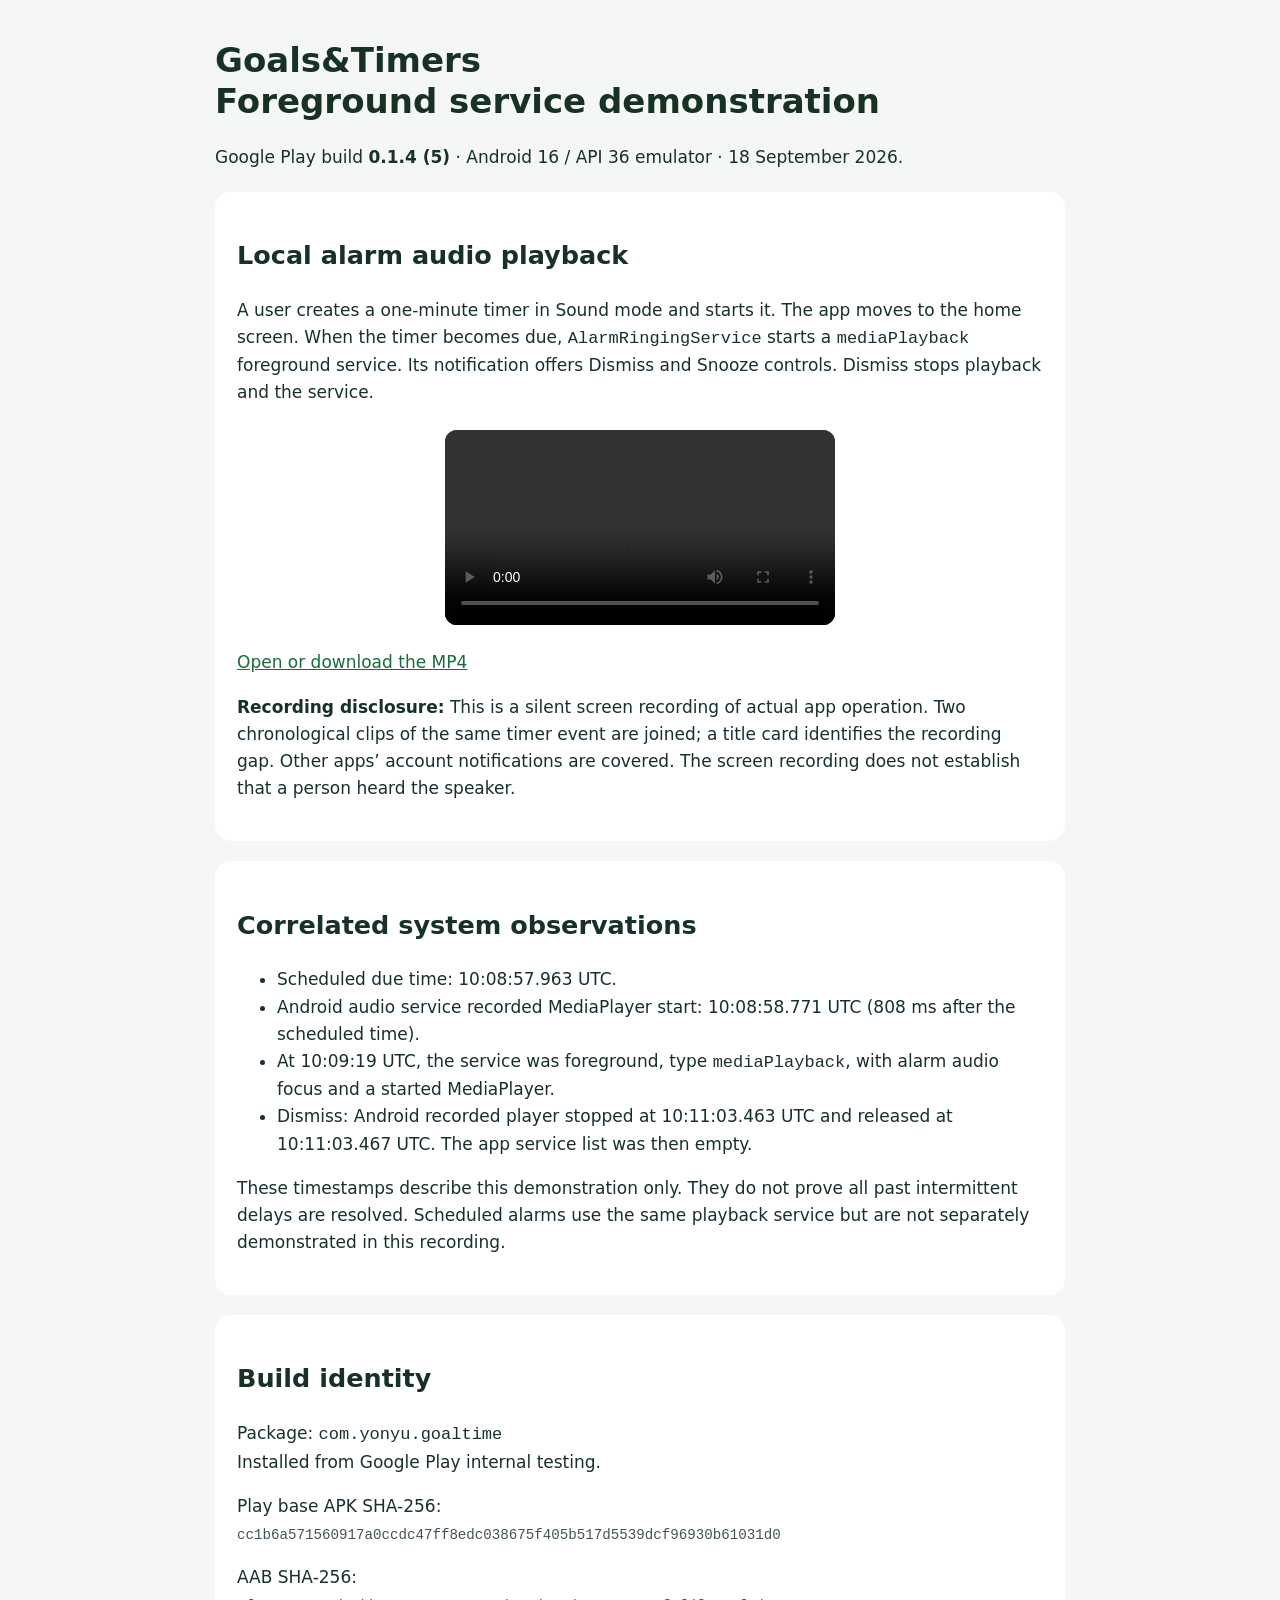
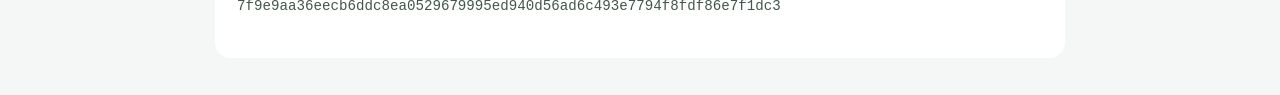
==== fgs-demo.html @ 731e99af "Add redacted Play 0.1.4 foreground service demonstration Publish the user-approved silent timer demo" ====
<!doctype html>
<html lang="en"><meta charset="utf-8"><meta name="viewport" content="width=device-width, initial-scale=1">
<meta name="robots" content="noindex"><title>Goals&amp;Timers — foreground service demonstration</title>
<style>body{font:17px/1.6 system-ui,sans-serif;background:#f4f7f5;color:#173225;max-width:850px;margin:40px auto;padding:0 20px}h1{line-height:1.2}video{display:block;width:100%;max-width:390px;margin:24px auto;background:#202632;border-radius:12px}section{background:white;padding:22px;border-radius:16px;margin:20px 0}a{color:#176c39}code{overflow-wrap:anywhere}small{color:#42564a}</style>
<h1>Goals&amp;Timers<br>Foreground service demonstration</h1>
<p>Google Play build <strong>0.1.4 (5)</strong> · Android 16 / API 36 emulator · 18 September 2026.</p>
<section><h2>Local alarm audio playback</h2>
<p>A user creates a one-minute timer in Sound mode and starts it. The app moves to the home screen. When the timer becomes due, <code>AlarmRingingService</code> starts a <code>mediaPlayback</code> foreground service. Its notification offers Dismiss and Snooze controls. Dismiss stops playback and the service.</p>
<video controls playsinline preload="metadata" aria-label="Timer foreground service demonstration"><source src="timer-foreground-service-0.1.4-reviewed.mp4" type="video/mp4">Your browser cannot play this video. Use the download link below.</video>
<p><a href="timer-foreground-service-0.1.4-reviewed.mp4">Open or download the MP4</a></p>
<p><strong>Recording disclosure:</strong> This is a silent screen recording of actual app operation. Two chronological clips of the same timer event are joined; a title card identifies the recording gap. Other apps’ account notifications are covered. The screen recording does not establish that a person heard the speaker.</p></section>
<section><h2>Correlated system observations</h2><ul>
<li>Scheduled due time: 10:08:57.963 UTC.</li>
<li>Android audio service recorded MediaPlayer start: 10:08:58.771 UTC (808 ms after the scheduled time).</li>
<li>At 10:09:19 UTC, the service was foreground, type <code>mediaPlayback</code>, with alarm audio focus and a started MediaPlayer.</li>
<li>Dismiss: Android recorded player stopped at 10:11:03.463 UTC and released at 10:11:03.467 UTC. The app service list was then empty.</li>
</ul><p>These timestamps describe this demonstration only. They do not prove all past intermittent delays are resolved. Scheduled alarms use the same playback service but are not separately demonstrated in this recording.</p></section>
<section><h2>Build identity</h2><p>Package: <code>com.yonyu.goaltime</code><br>Installed from Google Play internal testing.</p>
<p>Play base APK SHA-256:<br><small><code>cc1b6a571560917a0ccdc47ff8edc038675f405b517d5539dcf96930b61031d0</code></small></p>
<p>AAB SHA-256:<br><small><code>7f9e9aa36eecb6ddc8ea0529679995ed940d56ad6c493e7794f8fdf86e7f1dc3</code></small></p></section>
</html>
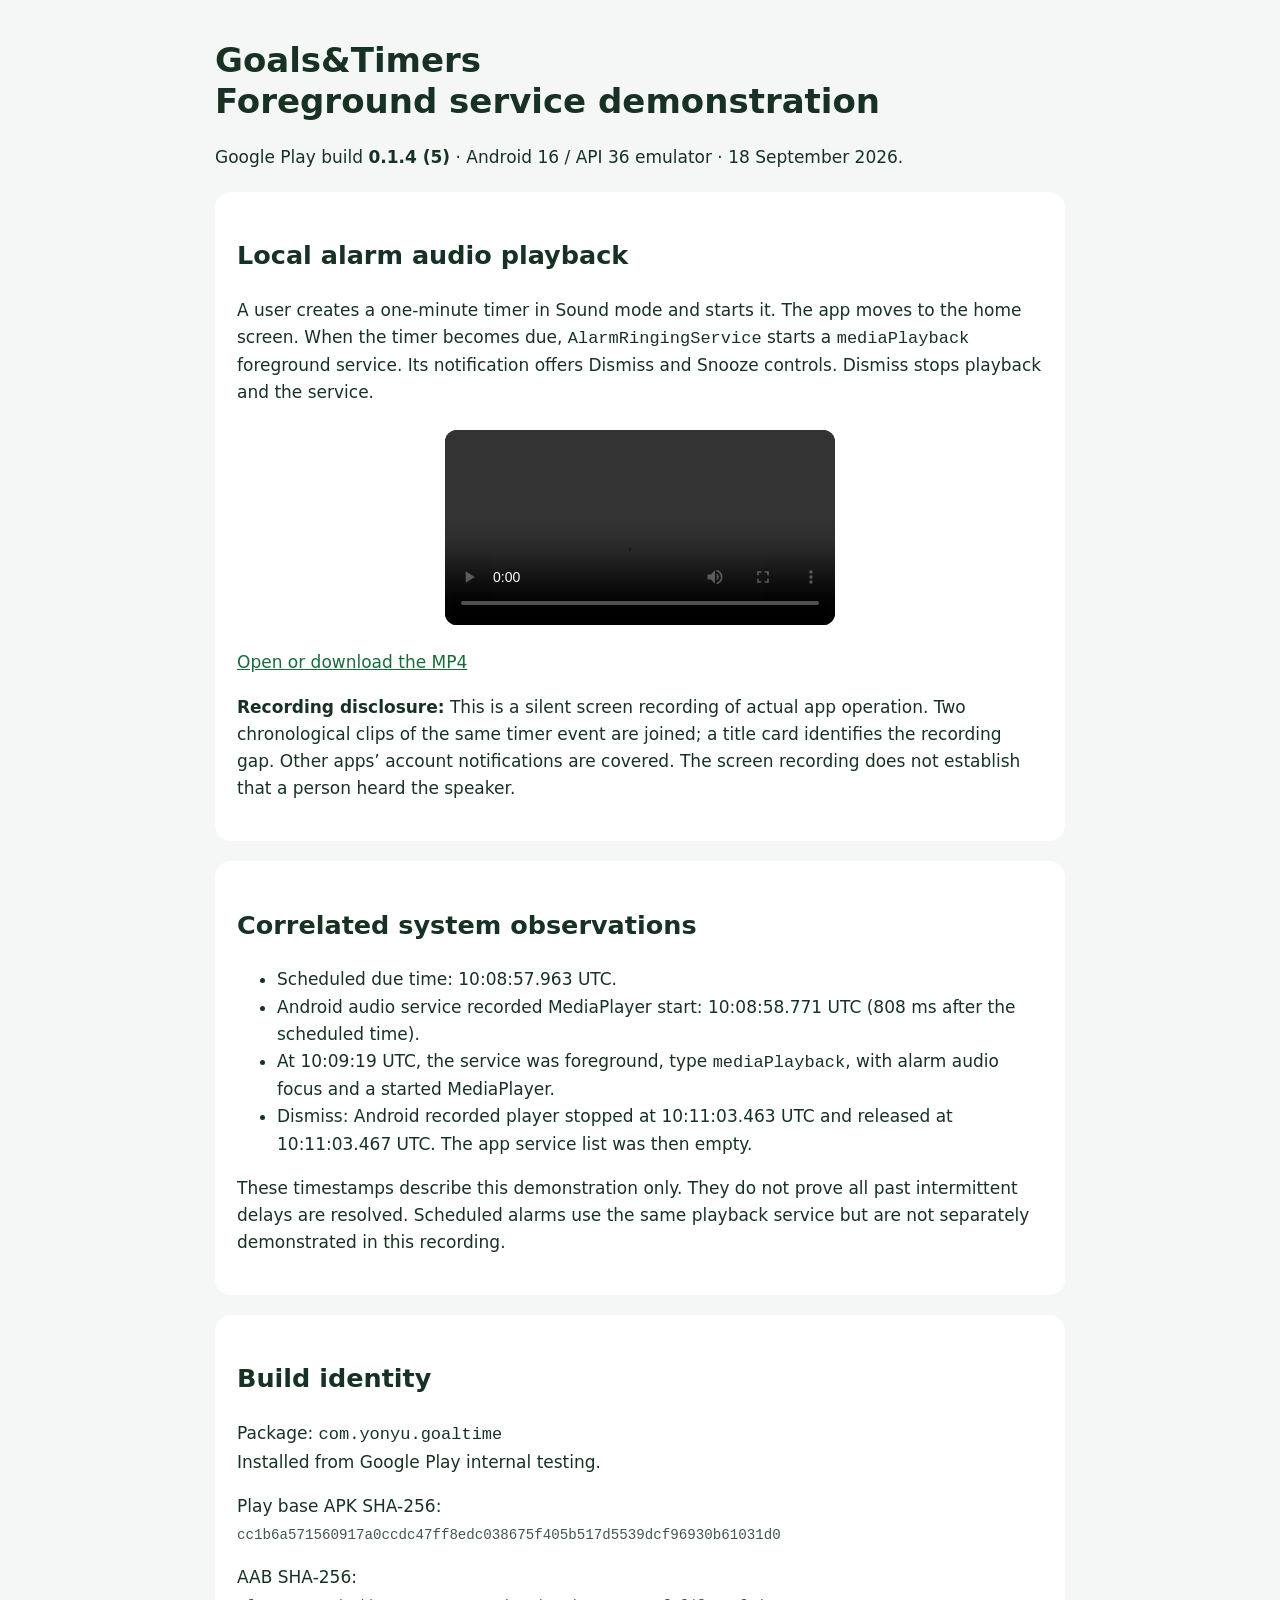
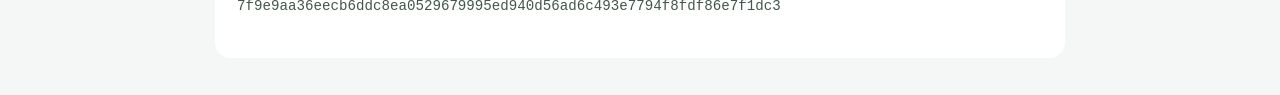
==== commit e958f78c: "Trim trailing still frames in FGS demonstration" ====
--- a/fgs-demo.html
+++ b/fgs-demo.html
@@ -6,8 +6,8 @@
 <p>Google Play build <strong>0.1.4 (5)</strong> · Android 16 / API 36 emulator · 18 September 2026.</p>
 <section><h2>Local alarm audio playback</h2>
 <p>A user creates a one-minute timer in Sound mode and starts it. The app moves to the home screen. When the timer becomes due, <code>AlarmRingingService</code> starts a <code>mediaPlayback</code> foreground service. Its notification offers Dismiss and Snooze controls. Dismiss stops playback and the service.</p>
-<video controls playsinline preload="metadata" aria-label="Timer foreground service demonstration"><source src="timer-foreground-service-0.1.4-reviewed.mp4" type="video/mp4">Your browser cannot play this video. Use the download link below.</video>
-<p><a href="timer-foreground-service-0.1.4-reviewed.mp4">Open or download the MP4</a></p>
+<video controls playsinline preload="metadata" aria-label="Timer foreground service demonstration"><source src="timer-foreground-service-0.1.4-final.mp4" type="video/mp4">Your browser cannot play this video. Use the download link below.</video>
+<p><a href="timer-foreground-service-0.1.4-final.mp4">Open or download the MP4</a></p>
 <p><strong>Recording disclosure:</strong> This is a silent screen recording of actual app operation. Two chronological clips of the same timer event are joined; a title card identifies the recording gap. Other apps’ account notifications are covered. The screen recording does not establish that a person heard the speaker.</p></section>
 <section><h2>Correlated system observations</h2><ul>
 <li>Scheduled due time: 10:08:57.963 UTC.</li>
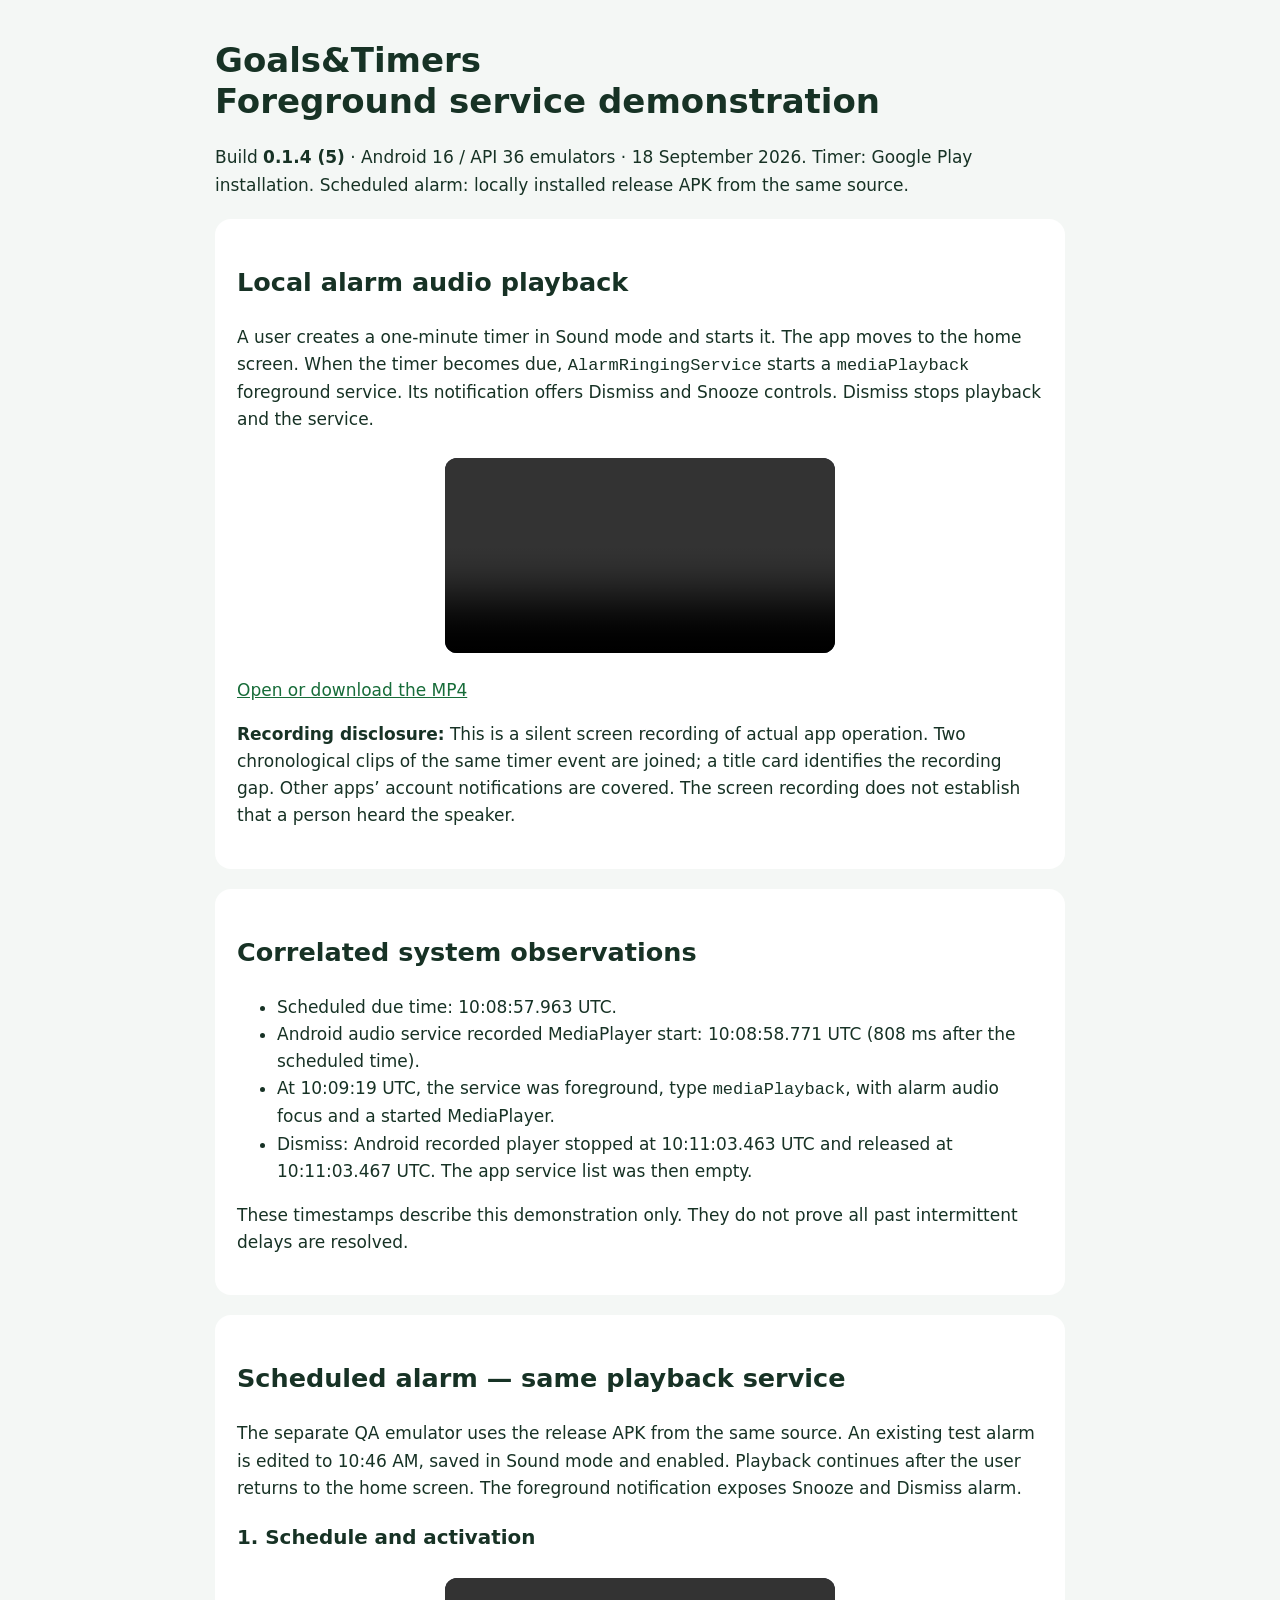
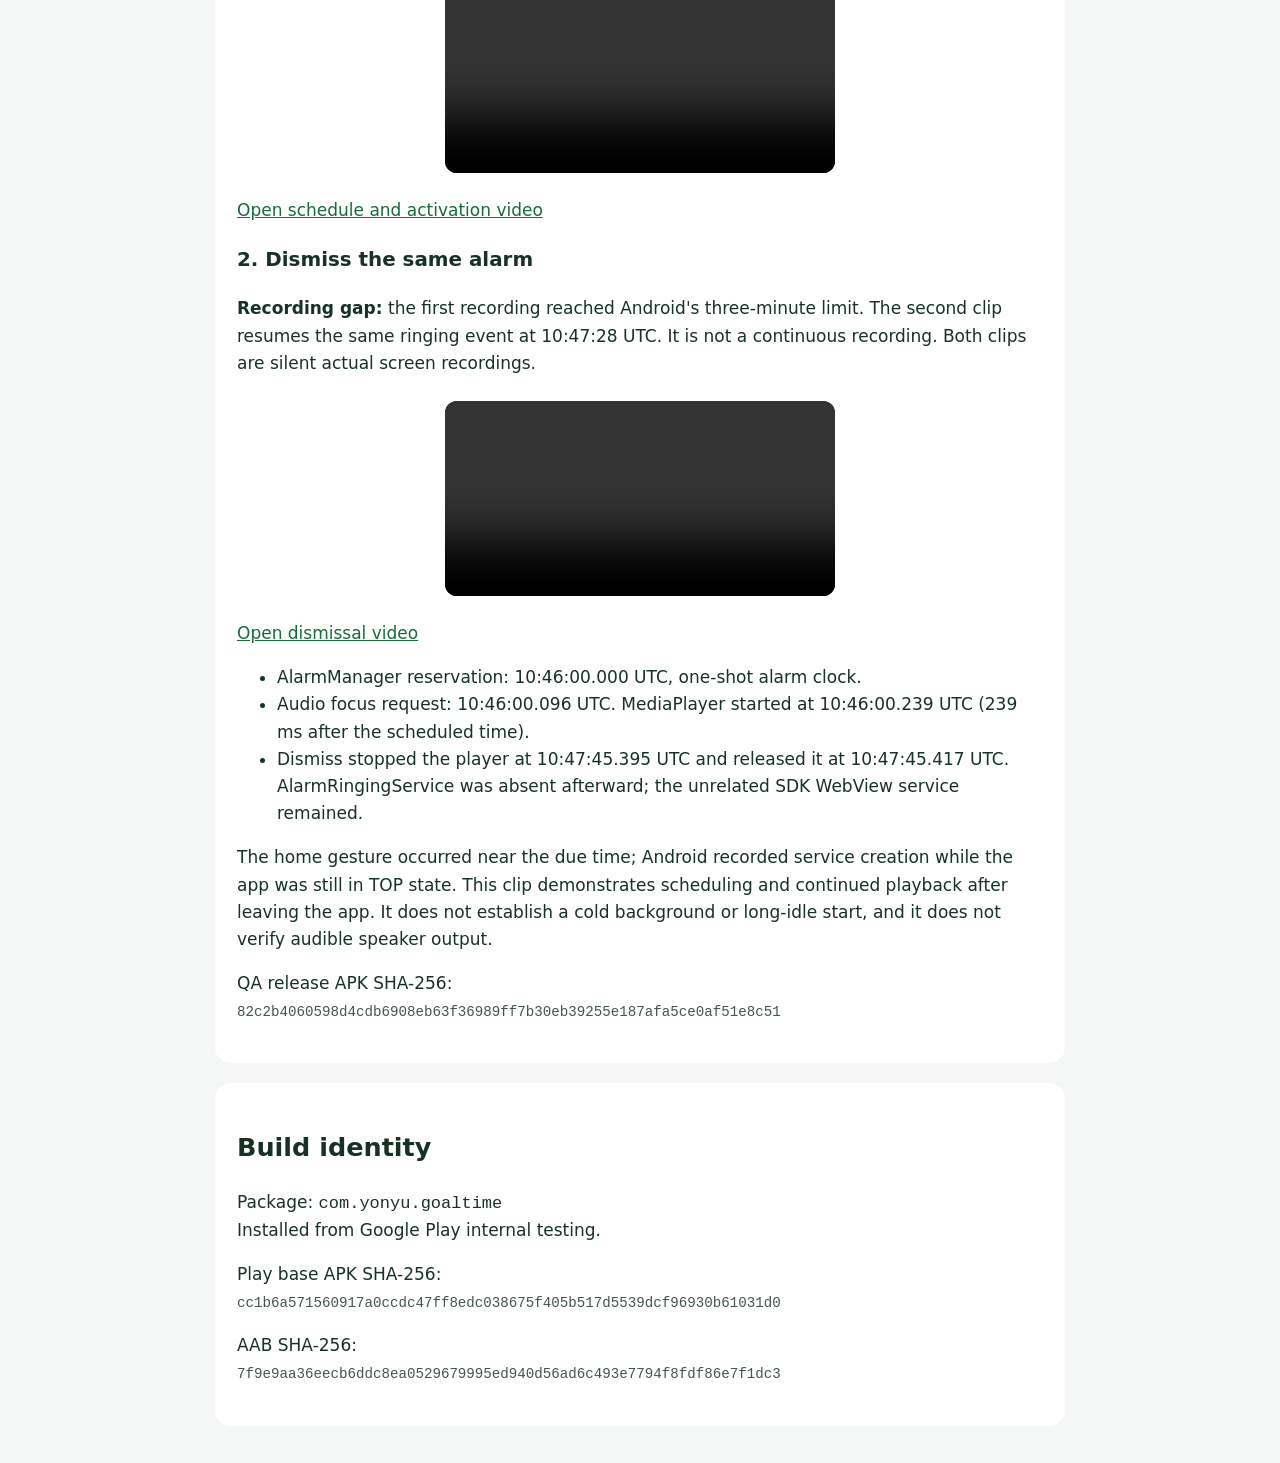
==== commit 63546c1e: "Add scheduled alarm path to foreground service demonstration Add actual QA release 0.1.4 alarm setup" ====
--- a/fgs-demo.html
+++ b/fgs-demo.html
@@ -3,7 +3,7 @@
 <meta name="robots" content="noindex"><title>Goals&amp;Timers — foreground service demonstration</title>
 <style>body{font:17px/1.6 system-ui,sans-serif;background:#f4f7f5;color:#173225;max-width:850px;margin:40px auto;padding:0 20px}h1{line-height:1.2}video{display:block;width:100%;max-width:390px;margin:24px auto;background:#202632;border-radius:12px}section{background:white;padding:22px;border-radius:16px;margin:20px 0}a{color:#176c39}code{overflow-wrap:anywhere}small{color:#42564a}</style>
 <h1>Goals&amp;Timers<br>Foreground service demonstration</h1>
-<p>Google Play build <strong>0.1.4 (5)</strong> · Android 16 / API 36 emulator · 18 September 2026.</p>
+<p>Build <strong>0.1.4 (5)</strong> · Android 16 / API 36 emulators · 18 September 2026. Timer: Google Play installation. Scheduled alarm: locally installed release APK from the same source.</p>
 <section><h2>Local alarm audio playback</h2>
 <p>A user creates a one-minute timer in Sound mode and starts it. The app moves to the home screen. When the timer becomes due, <code>AlarmRingingService</code> starts a <code>mediaPlayback</code> foreground service. Its notification offers Dismiss and Snooze controls. Dismiss stops playback and the service.</p>
 <video controls playsinline preload="metadata" aria-label="Timer foreground service demonstration"><source src="timer-foreground-service-0.1.4-final.mp4" type="video/mp4">Your browser cannot play this video. Use the download link below.</video>
@@ -14,7 +14,21 @@
 <li>Android audio service recorded MediaPlayer start: 10:08:58.771 UTC (808 ms after the scheduled time).</li>
 <li>At 10:09:19 UTC, the service was foreground, type <code>mediaPlayback</code>, with alarm audio focus and a started MediaPlayer.</li>
 <li>Dismiss: Android recorded player stopped at 10:11:03.463 UTC and released at 10:11:03.467 UTC. The app service list was then empty.</li>
-</ul><p>These timestamps describe this demonstration only. They do not prove all past intermittent delays are resolved. Scheduled alarms use the same playback service but are not separately demonstrated in this recording.</p></section>
+</ul><p>These timestamps describe this demonstration only. They do not prove all past intermittent delays are resolved.</p></section>
+<section><h2>Scheduled alarm — same playback service</h2>
+<p>The separate QA emulator uses the release APK from the same source. An existing test alarm is edited to 10:46 AM, saved in Sound mode and enabled. Playback continues after the user returns to the home screen. The foreground notification exposes Snooze and Dismiss alarm.</p>
+<h3>1. Schedule and activation</h3>
+<video controls playsinline preload="metadata" aria-label="Scheduled alarm setup and activation"><source src="alarm-schedule-0.1.4.mp4" type="video/mp4"></video>
+<p><a href="alarm-schedule-0.1.4.mp4">Open schedule and activation video</a></p>
+<h3>2. Dismiss the same alarm</h3>
+<p><strong>Recording gap:</strong> the first recording reached Android's three-minute limit. The second clip resumes the same ringing event at 10:47:28 UTC. It is not a continuous recording. Both clips are silent actual screen recordings.</p>
+<video controls playsinline preload="metadata" aria-label="Scheduled alarm dismissal"><source src="alarm-dismiss-0.1.4.mp4" type="video/mp4"></video>
+<p><a href="alarm-dismiss-0.1.4.mp4">Open dismissal video</a></p>
+<ul><li>AlarmManager reservation: 10:46:00.000 UTC, one-shot alarm clock.</li>
+<li>Audio focus request: 10:46:00.096 UTC. MediaPlayer started at 10:46:00.239 UTC (239 ms after the scheduled time).</li>
+<li>Dismiss stopped the player at 10:47:45.395 UTC and released it at 10:47:45.417 UTC. AlarmRingingService was absent afterward; the unrelated SDK WebView service remained.</li></ul>
+<p>The home gesture occurred near the due time; Android recorded service creation while the app was still in TOP state. This clip demonstrates scheduling and continued playback after leaving the app. It does not establish a cold background or long-idle start, and it does not verify audible speaker output.</p>
+<p>QA release APK SHA-256:<br><small><code>82c2b4060598d4cdb6908eb63f36989ff7b30eb39255e187afa5ce0af51e8c51</code></small></p></section>
 <section><h2>Build identity</h2><p>Package: <code>com.yonyu.goaltime</code><br>Installed from Google Play internal testing.</p>
 <p>Play base APK SHA-256:<br><small><code>cc1b6a571560917a0ccdc47ff8edc038675f405b517d5539dcf96930b61031d0</code></small></p>
 <p>AAB SHA-256:<br><small><code>7f9e9aa36eecb6ddc8ea0529679995ed940d56ad6c493e7794f8fdf86e7f1dc3</code></small></p></section>
